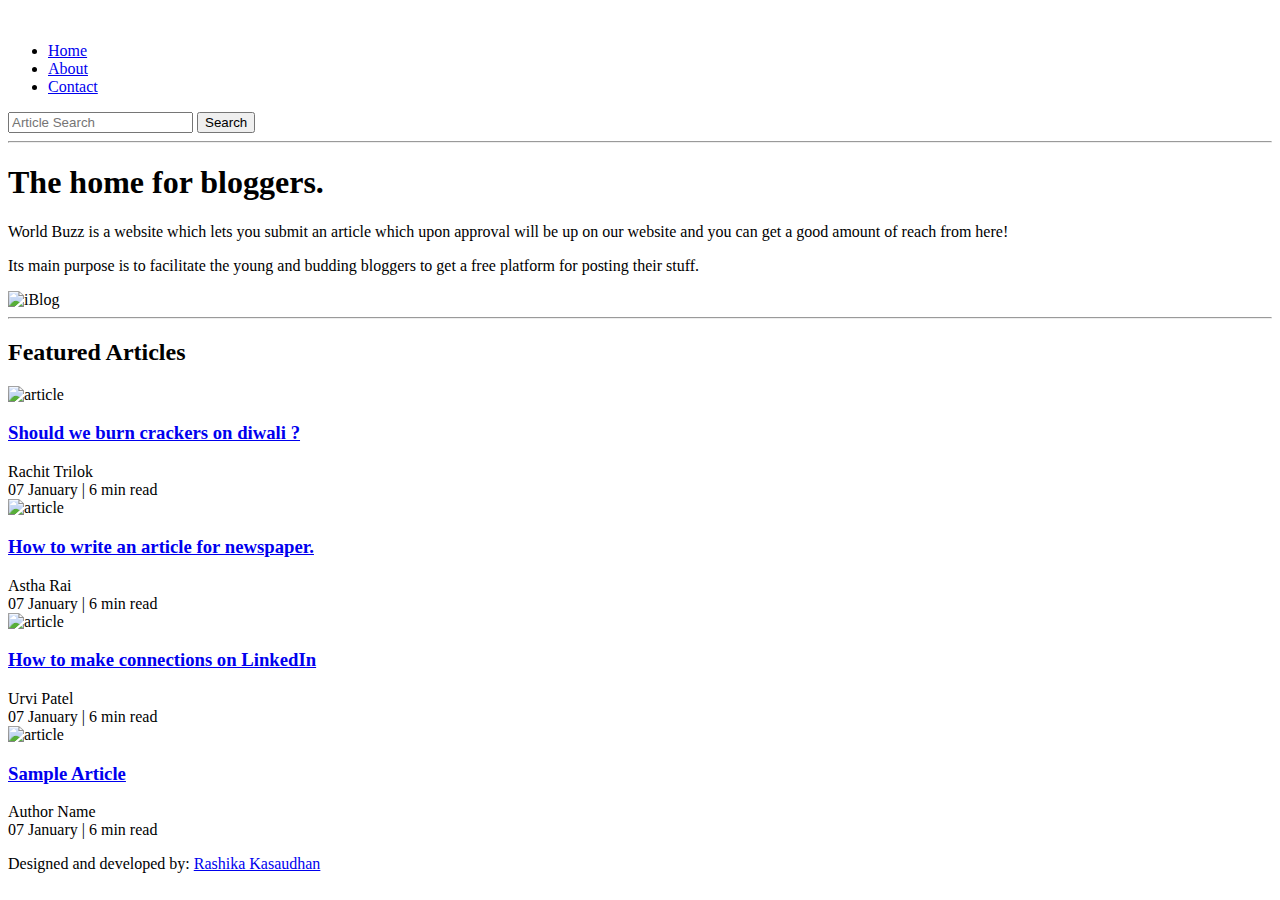
==== index.html @ a13997be "Add files via upload" ====
<!DOCTYPE html>
<html lang="en">

<head>
    <meta charset="UTF-8">
    <meta name="viewport" content="width=device-width, initial-scale=1.0">
    <link rel="stylesheet" href="css/utils.css">
    <link rel="stylesheet" href="css/style.css">
    <link rel="stylesheet" href="css/mobile.css">
    <title>WorldBuzz</title>
</head>

<body>
    <nav class="navigation max-width-1 m-auto">
        <div class="nav-left">
            <a href="/">
                <span><img src="img/logo.png" width="94px" alt=""></span>
            </a>
            <ul>
                <li><a href="/">Home</a></li>
                <li><a href="#">About</a></li>
                <li><a href="/contact.html">Contact</a></li>
            </ul>
        </div>
        <div class="nav-right">
            <form action="/search.html" method="get">
                <input class="form-input" type="text" name="query" placeholder="Article Search">
                <button class="btn">Search</button>
            </form>

        </div>

    </nav>
    <div class="max-width-1 m-auto">
        <hr>
    </div>
    <div class="m-auto content max-width-1 my-2">
        <div class="content-left">
            <h1>The home for bloggers.</h1>
            <p>World Buzz is a website which lets you submit an article which upon approval will be up on our website and you
                can get a good amount of reach from here!</p>
            <p>Its main purpose is to facilitate the young and budding bloggers to get a free platform for posting their stuff.</p>
        </div>
        <div class="content-right">
            <img src="img/home.svg" alt="iBlog">
        </div>
    </div>

    <div class="max-width-1 m-auto">
        <hr>
    </div>
    <div class="home-articles max-width-1 m-auto font2">
        <h2>Featured Articles</h2>
        
        <div class="home-article">
            <div class="home-article-img">
                <img src="img/3.png" alt="article">
            </div>
            <div class="home-article-content font1">
                <a href="/blogpost.html">
                    <h3>Should we burn crackers on diwali ?</h3>
                </a>

                <div>Rachit Trilok</div>
                <span>07 January | 6 min read</span>
            </div>
        </div>
        <div class="home-article">
            <div class="home-article-img">
                <img src="img/1.png" alt="article">
            </div>
            <div class="home-article-content font1">
                <a href="/blogpost.html">
                    <h3>How to write an article for newspaper.</h3>
                </a>

                <div>Astha Rai</div>
                <span>07 January | 6 min read</span>
            </div>
        </div>
        <div class="home-article">
            <div class="home-article-img">
                <img src="img/2.png" alt="article">
            </div>
            <div class="home-article-content font1">
                <a href="/blogpost.html">
                    <h3>How to make connections on LinkedIn</h3>
                </a>

                <div>Urvi Patel</div>
                <span>07 January | 6 min read</span>
            </div>
        </div>
        <div class="home-article">
            <div class="home-article-img">
                <img src="img/1.png" alt="article">
            </div>
            <div class="home-article-content font1">
                <a href="/blogpost.html">
                    <h3>Sample Article</h3>
                </a>

                <div>Author Name</div>
                <span>07 January | 6 min read</span>
            </div>
        </div>
        

    </div>

    <div class="footer">
        <p>Designed and developed by: <a href="https://www.linkedin.com/in/rashika-kasaudhan-64107b1aa/">Rashika Kasaudhan</a> </p>
        </div>
</body>

</html>
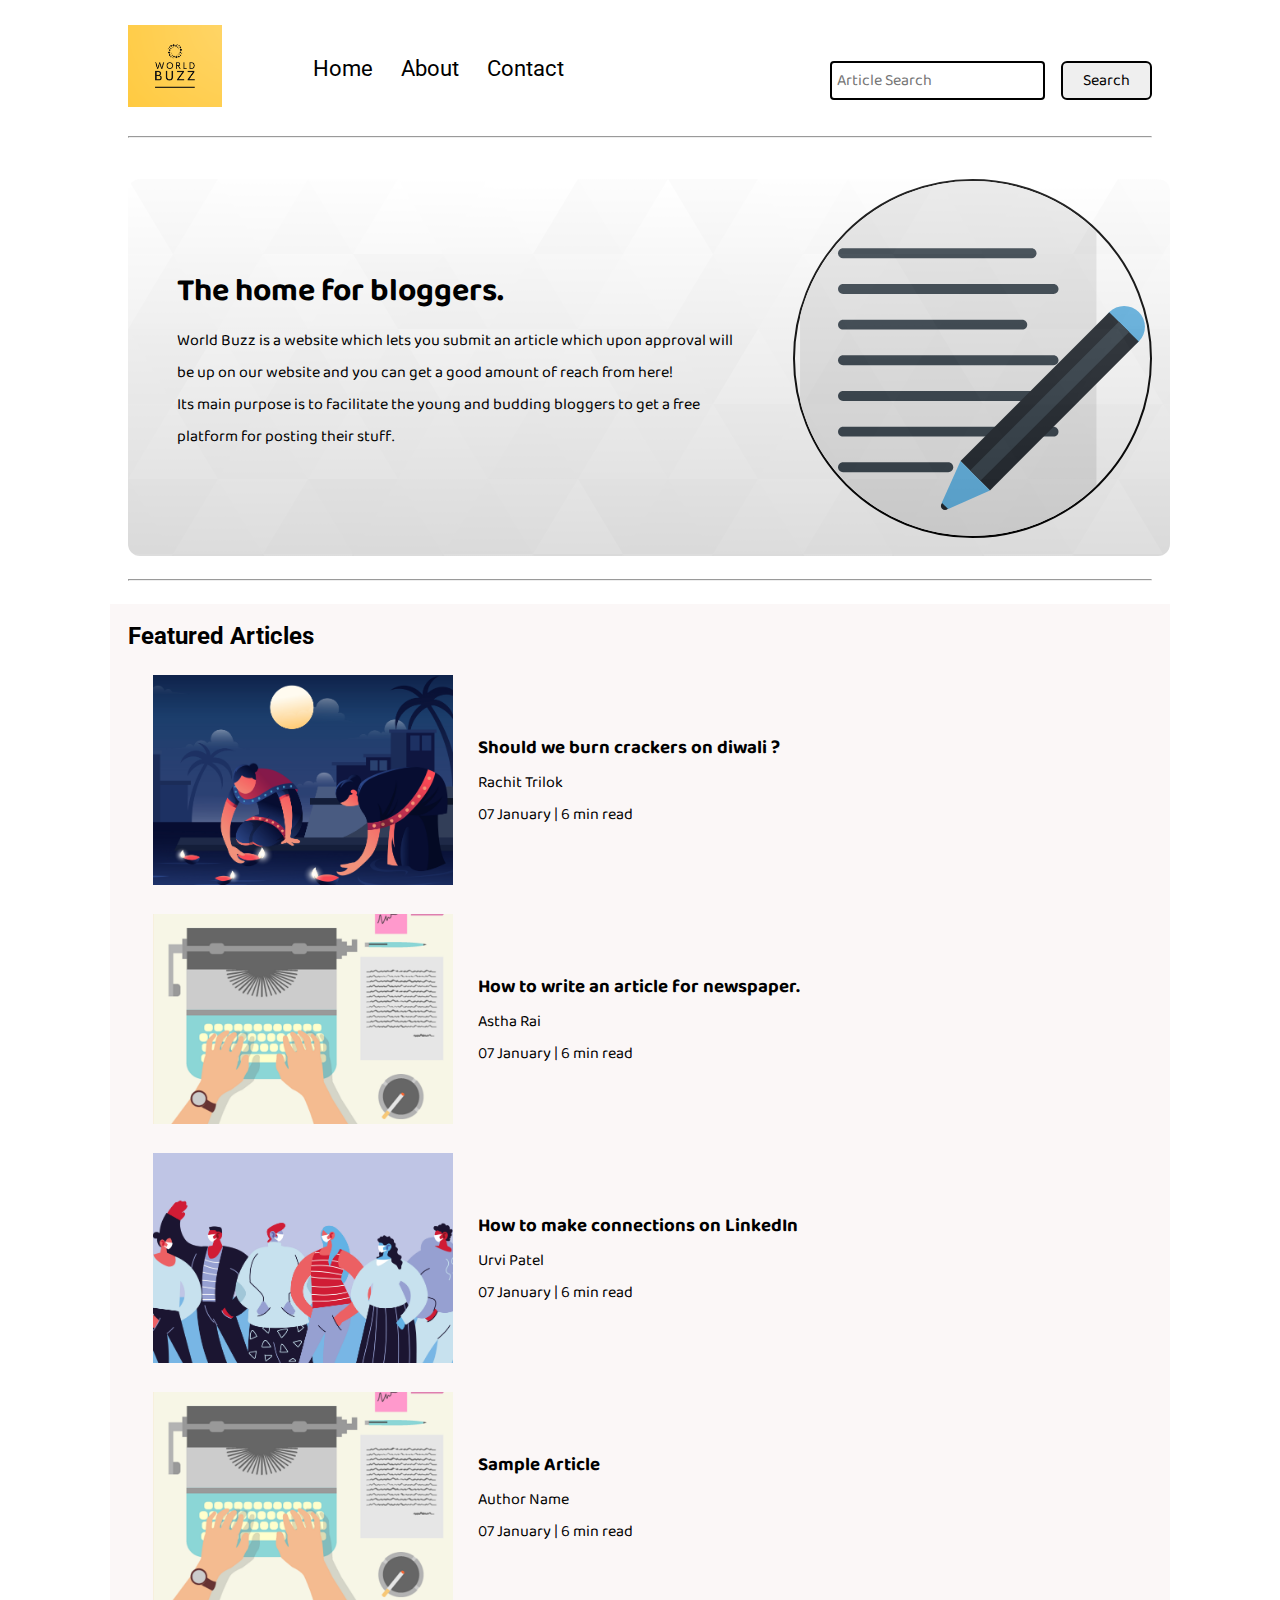
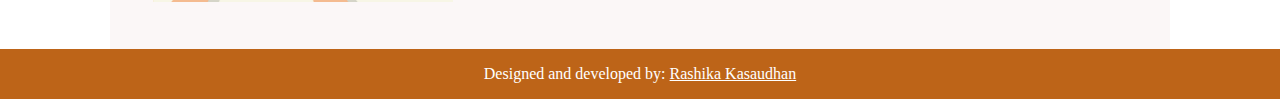
==== commit 9dbc6689: "Update index.html" ====
--- a/index.html
+++ b/index.html
@@ -17,8 +17,8 @@
                 <span><img src="img/logo.png" width="94px" alt=""></span>
             </a>
             <ul>
-                <li><a href="/">Home</a></li>
-                <li><a href="#">About</a></li>
+                <li><a href="https://rashika89.github.io/World-Buzz/">Home</a></li>
+                <li><a href="https://rashika89.github.io/World-Buzz/">About</a></li>
                 <li><a href="/contact.html">Contact</a></li>
             </ul>
         </div>
@@ -113,4 +113,4 @@
         </div>
 </body>
 
-</html>+</html>
--- a/css/utils.css
+++ b/css/utils.css
@@ -0,0 +1,76 @@
+@import url("https://fonts.googleapis.com/css2?family=Roboto&display=swap");
+@import url("https://fonts.googleapis.com/css2?family=Baloo+Bhaina+2:wght@500&display=swap");
+:root { 
+  --main-bg-color: #bd6418;
+  --font1: "Baloo Bhaina 2", cursive;
+  --font2: "Roboto", sans-serif;
+}
+
+.center{
+  text-align: center
+}
+
+.font1 {
+  font-family: var(--font1);
+}
+.font2 {
+  font-family: var(--font2);
+}
+
+.max-width-1 {
+  max-width: 80vw;
+}
+
+.max-width-2 {
+  max-width: 60vw;
+}
+
+.m-auto {
+  margin: auto;
+}
+
+.mx-1{
+  margin-left: 23px;
+  margin-right: 23px;
+}
+
+.my-2{
+  margin-top: 32px;
+  margin-bottom: 32px;
+}
+
+.btn {
+  padding: 0px 20px;
+  padding-top: 3px;
+  border: 2px solid black;
+  border-radius: 6px;
+  font-family: var(--font1);
+  font-size: 16px;
+  cursor: pointer;
+  transition: all 0.3s ease-in-out;
+}
+
+.btn:hover {
+  color: white;
+  background: var(--main-bg-color);
+}
+
+.form-input {
+  padding: 0px 5px;
+  padding-top: 3px;
+  font-size: 16px;
+  border: 2px solid black;
+  border-radius: 4px;
+  margin: 0 13px;
+  font-family: var(--font1);
+}
+
+.form-box input, textarea{
+  width: 52vw;
+  padding: 0px 6px;
+  margin: 7px 0;
+  font-size: 18px;
+  font-family: var(--font1);
+  border: 2px solid var(--main-bg-color);
+    border-radius: 5px;
+}--- a/css/style.css
+++ b/css/style.css
@@ -0,0 +1,140 @@
+* {
+  margin: 0;
+  padding: 0; 
+  /* background-color: rgb(171, 229, 206); */
+}
+
+.navigation {
+  margin-top: 25px;
+  font-family: var(--font1);
+  /* height: 74px;  */
+  display: flex;
+  justify-content: space-between;
+  align-items: center;
+}
+
+.nav-left {
+  display: flex;
+}
+
+.nav-left span {
+  font-size: 35px;
+  padding-top: 10px;
+}
+
+.nav-left ul {
+  display: flex;
+  align-items: center;
+  margin: 0 77px;
+  font-size: 22px;
+  padding-bottom: 23px;
+}
+
+.nav-left ul li {
+  list-style: none;
+  margin: 0 14px;
+  font-family: var(--font2);
+  transition: all 0.3s ease-in-out;
+}
+
+.nav-left ul li a {
+  text-decoration: none;
+  color: black;
+}
+
+.nav-left ul li a:hover {
+  color: var(--main-bg-color);
+  font-weight: bolder;
+}
+
+.content {
+  height: 100%;
+  display: flex;
+  margin-top: 32px;
+  padding: 9px;
+  position: relative;
+}
+
+.content::after {
+  content: "";
+  background-image: url("../img/11.svg");
+  position: absolute;
+  width: 100%;
+  height: inherit;
+  opacity: 0.15;
+  border-radius: 12px;
+}
+
+.content-left {
+  font-family: var(--font1);
+  display: flex;
+  flex-direction: column;
+  justify-content: center;
+  padding: 49px;
+  z-index: 1;
+}
+
+.content-right {
+  display: flex;
+  align-items: center;
+  justify-content: center;
+}
+
+.content-right img {
+  height: 355px;
+  border: 2px solid black;
+  border-radius: 200px;
+}
+
+.home-articles {
+  padding: 18px;
+  background-color: rgb(248, 239, 239, 0.5);
+  margin-top: 23px;
+  position: relative;
+}
+
+.year-box {
+  position: absolute;  
+  right: 0px;
+  top: 100px;
+  width: 234px;
+  height: 255px;
+  font-size: 18px;
+}
+
+.year-box div {
+  margin: 12px 0px;
+}
+
+.home-article {
+  display: flex;
+  margin: 25px;
+}
+
+.home-article img {
+  width: 300px;
+}
+
+.home-article-content {
+  align-self: center;
+  padding: 25px;
+}
+
+.home-article-content a {
+  text-decoration: none;
+  color: black;
+}
+/* .home-articles{} */
+.footer {
+  height: 50px;
+  background-color: var(--main-bg-color);
+  display: flex;
+  align-items: center;
+  justify-content: center;
+  color: white;
+  flex-direction: column;
+}
+
+.footer a {
+  color: white;
+}
--- a/css/mobile.css
+++ b/css/mobile.css
@@ -0,0 +1,63 @@
+@media screen and (max-width: 1200px) {
+  .navigation {
+    flex-direction: column;
+    margin-bottom: 23px;
+  }
+
+  .nav-left {
+    flex-direction: column;
+    text-align: center;
+  }
+
+  .content-right {
+    display: none;
+  }
+
+  .home-article {
+    flex-direction: column;
+  }
+
+  .home-article-img {
+    text-align: center;
+  }
+
+  .year-box {
+    top: 25px;
+    left: 60vw;
+    font-size: 11px;
+    display: flex;
+  }
+
+  .year-box div {
+    padding: 0 3px;
+    margin: 0;
+  }
+
+  .home-article img {
+    width: 70vw;
+  }
+  .form-input {
+    width: 50%;
+  }
+  .form-box input,
+  textarea {
+    width: 66vw;
+  }
+  .row {
+    flex-direction: column;
+  }
+  .social {
+    padding: 0;
+  }
+  .post-img {
+    height: auto;
+  }
+  .adjust-year {
+    position: static;
+    height: auto;
+    padding: 12px 0px;
+    display: flex;
+    justify-content: flex-end;
+    width: 100%;
+  }
+}
